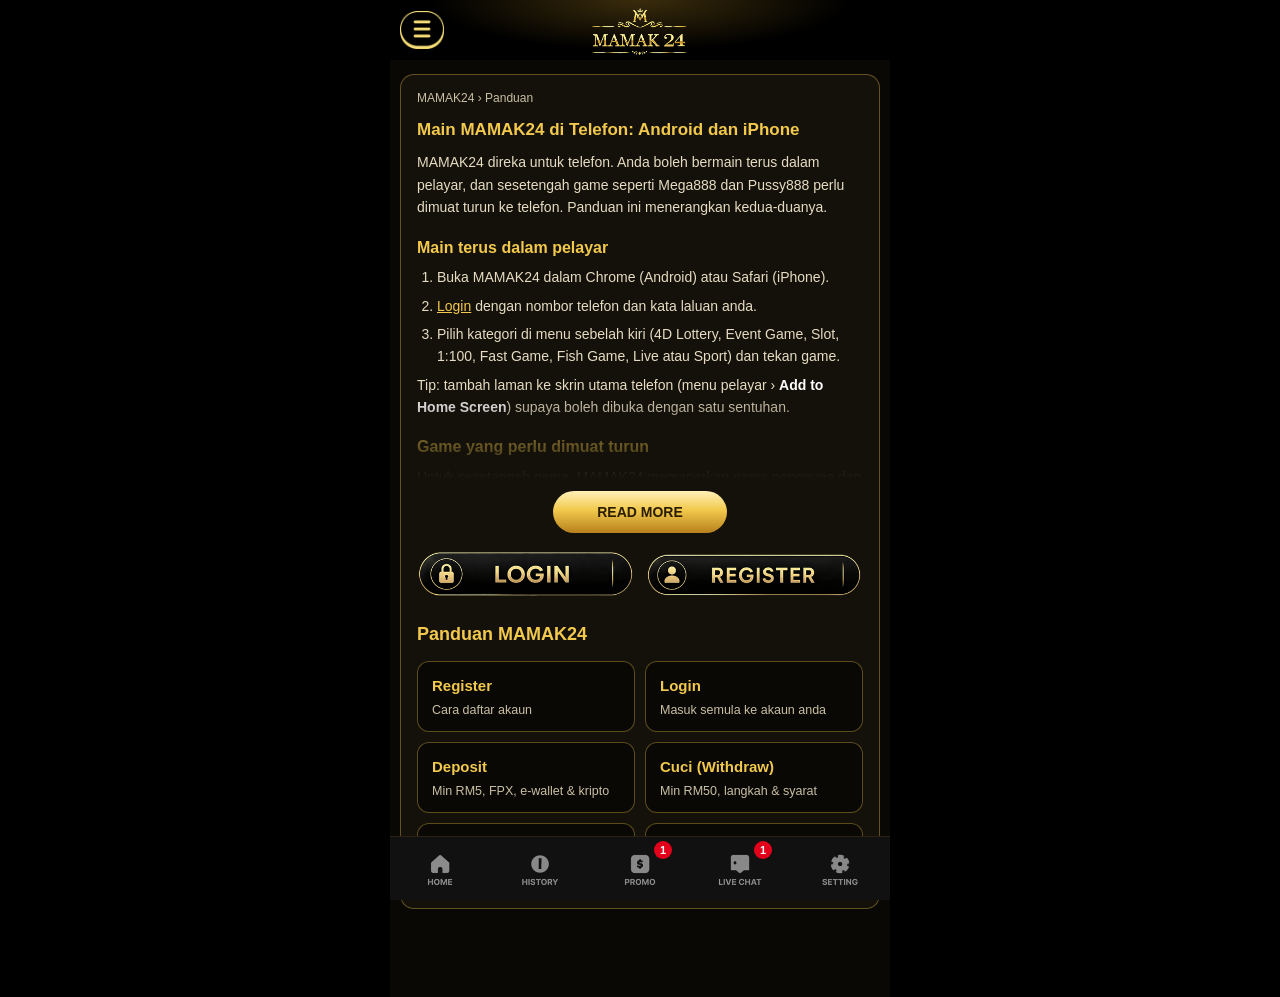
==== app-download.html @ 535b14d4 "MAMAK24 landing page with guides Co-Authored-By: Claude Opus 5.5 <noreply@anthropic.com>" ====
<!DOCTYPE html>
<html lang="ms">
<head>
  <meta charset="UTF-8">
  <meta name="viewport" content="width=device-width, initial-scale=1, viewport-fit=cover">
  <title>Main MAMAK24 di Telefon – Android &amp; iPhone, Mega888 &amp; Pussy888</title>
  <meta name="description" content="Cara main MAMAK24 di telefon Android dan iPhone, termasuk game yang perlu dimuat turun seperti Mega888 dan Pussy888.">
  <meta name="robots" content="index, follow">
  <meta property="og:type" content="article">
  <meta property="og:site_name" content="MAMAK24">
  <meta property="og:title" content="Main MAMAK24 di Telefon – Android &amp; iPhone, Mega888 &amp; Pussy888">
  <meta property="og:description" content="Cara main MAMAK24 di telefon Android dan iPhone, termasuk game yang perlu dimuat turun seperti Mega888 dan Pussy888.">
  <link rel="icon" href="assets/ui/icon.png">
  <meta name="theme-color" content="#0a0804">
  <link rel="stylesheet" href="styles.css">
</head>
<body>
  <main class="app">

    <header class="topbar">
      <a class="menu-btn" data-link="register" aria-label="Menu"><img src="assets/ui/menu.png" alt="" width="96" height="82"></a>
      <a class="logo" href="./"><img src="assets/ui/logo.png" alt="MAMAK24" width="200" height="94"></a>
      <span></span>
    </header>

    <article class="seo guide">
      <p class="crumbs"><a href="./">MAMAK24</a> &rsaquo; Panduan</p>
      <h1>Main MAMAK24 di Telefon: Android dan iPhone</h1>
      <p>MAMAK24 direka untuk telefon. Anda boleh bermain terus dalam pelayar, dan sesetengah game seperti Mega888 dan Pussy888 perlu dimuat turun ke telefon. Panduan ini menerangkan kedua-duanya.</p>
      <div class="collapsible">

      <h2>Main terus dalam pelayar</h2>
      <ol>
        <li>Buka MAMAK24 dalam Chrome (Android) atau Safari (iPhone).</li>
        <li><a data-link="login">Login</a> dengan nombor telefon dan kata laluan anda.</li>
        <li>Pilih kategori di menu sebelah kiri (4D Lottery, Event Game, Slot, 1:100, Fast Game, Fish Game, Live atau Sport) dan tekan game.</li>
      </ol>
      <p>Tip: tambah laman ke skrin utama telefon (menu pelayar &rsaquo; <b>Add to Home Screen</b>) supaya boleh dibuka dengan satu sentuhan.</p>

      <h2>Game yang perlu dimuat turun</h2>
      <p>Untuk sesetengah game, MAMAK24 memaparkan nama pengguna dan kata laluan game serta pautan muat turun apabila anda menekan game tersebut.</p>
      <ol>
        <li>Tekan game, contohnya Mega888 atau Pussy888.</li>
        <li>Simpan <b>nama pengguna</b> dan <b>kata laluan game</b> yang dipaparkan.</li>
        <li>Tekan <b>Download</b> dan pasang app game itu.</li>
        <li>Buka app dan login dengan nama pengguna dan kata laluan game tadi.</li>
      </ol>

      <h2>Masalah muat turun</h2>
      <ul>
        <li><b>Android memberi amaran.</b> Amaran ini muncul untuk semua APK dari luar Play Store. Benarkan pelayar anda memasang app jika anda mahu meneruskan.</li>
        <li><b>iPhone memaparkan "Untrusted Developer".</b> Pergi ke Settings &rsaquo; General &rsaquo; VPN &amp; Device Management, tekan nama pembangun dan pilih Trust.</li>
        <li><b>"App not installed".</b> Padam versi lama app dahulu, kemudian pasang semula.</li>
        <li><b>Masalah lain.</b> Hubungi <a data-link="liveChat">Live Chat</a>.</li>
      </ul>

      <h2>Muat turun dengan selamat</h2>
      <p>Muat turun app game hanya dari pautan dalam akaun MAMAK24 anda. Fail yang dikongsi dalam kumpulan chat mungkin telah diubah suai. App game tidak pernah memerlukan kata laluan bank atau PIN e-wallet anda.</p>
      </div>

      <div class="auth guide-auth">
        <a data-link="login"><img src="assets/ui/login.png" alt="Login" width="400" height="87"></a>
        <a data-link="register"><img src="assets/ui/register.png" alt="Register" width="400" height="77"></a>
      </div>

      <section class="guide-grid-wrap" aria-label="Panduan MAMAK24">
        <h2 class="guide-grid-title">Panduan MAMAK24</h2>
        <div class="guide-grid">
        <a href="register"><b>Register</b><span>Cara daftar akaun</span></a>
        <a href="register#login"><b>Login</b><span>Masuk semula ke akaun anda</span></a>
        <a href="deposit"><b>Deposit</b><span>Min RM5, FPX, e-wallet &amp; kripto</span></a>
        <a href="cuci"><b>Cuci (Withdraw)</b><span>Min RM50, langkah &amp; syarat</span></a>
        <a href="app-download"><b>App Download</b><span>Main di Android &amp; iOS</span></a>
        <a href="faq"><b>Soalan Lazim</b><span>Free kredit, turnover &amp; cuci</span></a>
        </div>
      </section>
    </article>
  </main>

  <nav class="bottom-nav">
    <a href="./"><img src="assets/nav/home.png" alt="Home" width="120" height="85"></a>
    <a data-link="history"><img src="assets/nav/history.png" alt="History" width="120" height="85"></a>
    <a data-link="promo" class="badged"><img src="assets/nav/promo.png" alt="Promo" width="120" height="85"><b class="badge">1</b></a>
    <a data-link="liveChat" class="badged"><img src="assets/nav/chat.png" alt="Live Chat" width="120" height="85"><b class="badge">1</b></a>
    <a data-link="settings"><img src="assets/nav/setting.png" alt="Setting" width="120" height="85"></a>
  </nav>

  <script src="config.js"></script>
  <script src="guide.js"></script>
  <script src="collapse.js"></script>
</body>
</html>
---- styles.css ----
:root {
  --bg: #0a0804;
  --card: #14110a;
  --gold: #f2c94c;
  --gold-2: #c9962a;
  --gold-grad: linear-gradient(180deg, #fff1b8, #f2c94c 45%, #b7801d);
  --text: #fff;
  --muted: #c9bfa4;
  --line: rgba(242, 201, 76, .35);
  --app-width: 500px;
  --nav-height: 64px;
}

* { box-sizing: border-box; margin: 0; padding: 0; }
html { scroll-behavior: smooth; }
body { font-family: "Segoe UI", Arial, Helvetica, sans-serif; background: #000; color: var(--text); -webkit-tap-highlight-color: transparent; }
a { color: inherit; text-decoration: none; }
button { font: inherit; color: inherit; cursor: pointer; border: 0; background: none; }
img { display: block; max-width: 100%; height: auto; }
.sr-only { position: absolute; width: 1px; height: 1px; overflow: hidden; clip: rect(0 0 0 0); white-space: nowrap; }
.muted { color: var(--muted); }

.app {
  display: block;
  max-width: var(--app-width);
  margin: 0 auto;
  min-height: 100vh;
  background: var(--bg);
  padding-bottom: calc(var(--nav-height) + 24px + env(safe-area-inset-bottom));
  overflow-x: hidden;
}

/* ---------- Top bar ---------- */
.topbar { position: sticky; top: 0; z-index: 30; display: grid; grid-template-columns: 52px 1fr 52px; align-items: center; padding: 4px 10px; min-height: 60px; background: radial-gradient(60% 120% at 50% 0%, #3a2c0c, #000 70%); }
.menu-btn img { width: 44px; height: auto; }
.logo { justify-self: center; }
.logo img { height: 50px; width: auto; }

/* ---------- Marquee ---------- */
.marquee { overflow: hidden; background: #000; color: var(--gold); border-bottom: 1px solid #1d1708; }
.mq { overflow: hidden; white-space: nowrap; }
.mq span { display: inline-block; padding: 5px 0 5px 30%; font-size: 13.5px; font-weight: 700; animation: marquee 45s linear infinite; }
@keyframes marquee { to { transform: translateX(-100%); } }

/* ---------- Carousel ---------- */
.carousel { position: relative; }
.carousel-track { display: flex; overflow-x: auto; scroll-snap-type: x mandatory; scrollbar-width: none; }
.carousel-track::-webkit-scrollbar { display: none; }
.slide { flex: 0 0 100%; min-width: 0; scroll-snap-align: start; aspect-ratio: 5 / 2; overflow: hidden; }
.slide img { width: 100%; height: 100%; max-width: none; object-fit: cover; }
.carousel-dots { position: absolute; bottom: 0; left: 0; right: 0; display: flex; justify-content: center; flex-wrap: wrap; }
.carousel-dots button { width: 18px; height: 22px; padding: 7.5px 5.5px; border-radius: 50%; background-color: rgba(255, 255, 255, .5); background-clip: content-box; }
.carousel-dots button.active { background-color: var(--gold); }

/* ---------- Login / Register ---------- */
.auth { display: grid; grid-template-columns: repeat(2, minmax(0, 1fr)); gap: 10px; align-items: center; margin: 14px 10px 0; }
.auth img { width: 100%; }

/* ---------- Quick links ---------- */
.quick { display: flex; gap: 8px; overflow-x: auto; padding: 14px 10px 2px; scrollbar-width: none; scroll-snap-type: x proximity; }
.quick::-webkit-scrollbar { display: none; }
.quick a { flex: 0 0 31%; min-width: 0; scroll-snap-align: start; }
.quick img { width: 100%; border-radius: 8px; }

/* ---------- Hot matches ---------- */
.match { display: block; margin: 0 10px; padding: 12px; border-radius: 12px; border: 1.5px solid var(--gold-2); background: linear-gradient(180deg, #1a150a, #0a0804); text-align: center; }
.match-tag { display: inline-block; padding: 3px 10px; border-radius: 10px; background: var(--gold-grad); color: #2a1d00; font-size: 11px; font-weight: 800; }
.match-body { display: grid; grid-template-columns: 1fr auto 1fr; align-items: center; margin: 10px 0 8px; }
.match-side { display: flex; flex-direction: column; align-items: center; gap: 4px; font-size: 13px; font-weight: 800; }
.crest { width: 40px; height: 40px; display: grid; place-items: center; border-radius: 50%; background: #2a2210; font-size: 20px; }
.match-vs { font-size: 20px; font-weight: 900; color: var(--gold); }
.match-odds { display: grid; grid-template-columns: repeat(3, 1fr); gap: 6px; }
.match-odds b { padding: 7px 0; border-radius: 6px; background: #2b2b2b; font-size: 13px; }
.match-text { display: block; margin-top: 8px; font-size: 12.5px; color: var(--muted); }

/* ---------- Referral ---------- */
.referral { display: flex; margin: 14px 10px 0; border: 1.5px solid var(--gold-2); border-radius: 10px; overflow: hidden; background: #14110a; }
.ref-title { flex: 0 0 32%; display: flex; flex-direction: column; justify-content: center; padding: 10px; }
.ref-title b { font-size: 18px; color: var(--gold); letter-spacing: .5px; }
.ref-title small { font-size: 9.5px; font-weight: 700; color: var(--muted); }
.ref-actions { flex: 1; min-width: 0; display: grid; grid-template-columns: repeat(4, minmax(0, 1fr)); }
.ref-actions > * { display: flex; flex-direction: column; align-items: center; justify-content: center; gap: 4px; padding: 10px 2px; font-size: 10px; font-weight: 700; color: var(--muted); border-left: 1px solid #2a2210; white-space: nowrap; }
.ref-actions img { width: 26px; height: 26px; }

/* ---------- Games ---------- */
.block { margin-top: 16px; }
.head { padding: 0 10px 8px; font-size: 15px; font-weight: 800; }
.hscroll { display: flex; gap: 10px; overflow-x: auto; padding: 0 10px 4px; scroll-snap-type: x proximity; scrollbar-width: none; }
.hscroll::-webkit-scrollbar { display: none; }
.hot { flex: 0 0 31%; min-width: 0; scroll-snap-align: start; }
.hot img { width: 100%; aspect-ratio: 300 / 335; object-fit: cover; border-radius: 10px; }
.g-name { display: block; margin-top: 4px; font-size: 12px; font-weight: 700; text-transform: uppercase; white-space: nowrap; overflow: hidden; text-overflow: ellipsis; }
.g-meta { display: flex; align-items: center; justify-content: space-between; gap: 4px; margin-top: 2px; }
.g-prov { font-size: 10px; color: var(--muted); text-transform: uppercase; }
.rtp { flex-shrink: 0; padding: 2px 8px; border-radius: 10px; background: var(--gold-grad); color: #2a1d00; font-size: 11px; font-weight: 800; }
.rtp.play { display: block; margin: 6px auto 0; width: 80%; text-align: center; padding: 5px; font-size: 13px; }
.new-grid { display: grid; grid-template-columns: repeat(3, minmax(0, 1fr)); gap: 8px; padding: 0 10px; }
.new-card { display: block; padding: 6px; border-radius: 10px; background: #fff; color: #1a1a1a; border: 2px solid var(--gold); }
.new-card img { width: 100%; aspect-ratio: 1; object-fit: cover; border-radius: 8px; }
.new-card b { display: block; margin-top: 6px; font-size: 12.5px; font-weight: 600; white-space: nowrap; overflow: hidden; text-overflow: ellipsis; }
.new-card > span:not(.rtp) { display: block; font-size: 11px; font-weight: 800; text-transform: uppercase; }
.rtp.wide { display: block; margin-top: 6px; text-align: center; }

/* Category menu on the left, provider grid on the right. */
.games { display: grid; grid-template-columns: 20% minmax(0, 1fr); gap: 8px; align-items: start; padding: 0 10px; }
.cat-col { position: sticky; top: 70px; display: grid; gap: 6px; }
.cat { display: block; }
.cat img { width: 100%; }
.cat .a, .cat.on .n { display: none; }
.cat.on .a { display: block; }
.cat:focus-visible { outline: 2px solid var(--gold); outline-offset: 2px; border-radius: 10px; }
.prov-grid { display: grid; grid-template-columns: repeat(3, minmax(0, 1fr)); gap: 6px; }
.prov { display: block; }
.prov[hidden] { display: none; }
.prov img { width: 100%; aspect-ratio: 180 / 228; object-fit: cover; border-radius: 8px; }
.hot, .new-card, .prov, .quick a, .auth a { transition: transform .1s; }
.hot:active, .new-card:active, .prov:active, .quick a:active, .auth a:active { transform: scale(.97); }

/* ---------- Keyword text ---------- */
.seo { margin: 20px 10px 0; padding: 14px 16px; border-radius: 14px; border: 1px solid var(--line); background: var(--card); font-size: 14px; line-height: 1.6; color: #e6dcc3; }
.seo h1 { font-size: 17px; color: var(--gold); margin-bottom: 8px; }
.seo h2 { font-size: 16px; color: var(--gold); margin: 16px 0 6px; }
.seo h3 { font-size: 14px; color: #fff; margin: 12px 0 4px; }
.seo a { color: var(--gold); text-decoration: underline; }
.seo ol, .seo ul { padding-left: 20px; }
.seo li { margin-bottom: 6px; }
.seo b { color: #fff; }
.guide { margin-top: 14px; }
.guide .crumbs { font-size: 12px; color: var(--muted); margin-bottom: 8px; }
.guide .crumbs a { color: var(--muted); text-decoration: none; }
.guide-auth { margin: 18px 0 4px; }
.faq-list { display: grid; gap: 10px; margin: 14px 0; }
.faq-list details { border: 1px solid var(--line); border-radius: 12px; background: #0a0804; }
.faq-list summary { padding: 14px 16px; font-weight: 700; color: #fff; cursor: pointer; list-style: none; }
.faq-list summary::-webkit-details-marker { display: none; }
.faq-list summary::after { content: "+"; float: right; color: var(--gold); }
.faq-list details[open] summary::after { content: "−"; }
.faq-list details p { padding: 0 16px 14px; }
.table-wrap { overflow-x: auto; margin: 10px 0; }
.seo table { width: 100%; border-collapse: collapse; font-size: 13px; }
.seo th { background: var(--gold-grad); color: #2a1d00; text-align: left; padding: 8px; }
.seo td { padding: 8px; border: 1px solid var(--line); vertical-align: top; }

/* Long sections fold to a preview; collapse.js adds the toggle button. */
.collapsible { position: relative; max-height: 260px; overflow: hidden; }
.collapsible:not(.open)::after { content: ""; position: absolute; left: 0; right: 0; bottom: 0; height: 90px; background: linear-gradient(rgba(20, 17, 10, 0), var(--card)); pointer-events: none; }
.collapsible.open { max-height: none; }
.toggle-btn { display: block; margin: 12px auto 0; padding: 10px 44px; border-radius: 22px; background: var(--gold-grad); color: #2a1d00; font-size: 14px; font-weight: 800; }

/* ---------- Guide card grid ---------- */
.guide-grid-wrap { margin-top: 22px; }
.home-grid { margin: 20px 10px 0; }
.guide-grid-title, .seo .guide-grid-title { margin: 0 0 12px; font-size: 18px; font-weight: 800; color: var(--gold); }
.guide-grid { display: grid; grid-template-columns: repeat(2, minmax(0, 1fr)); gap: 10px; }
.guide-grid a, .seo .guide-grid a { display: block; padding: 12px 14px; border: 1px solid var(--line); border-radius: 12px; background: var(--card); text-decoration: none; transition: border-color .15s; }
.seo .guide-grid a { background: #0a0804; }
.guide-grid a:hover { border-color: var(--gold); }
.guide-grid b { display: block; font-size: 15px; color: var(--gold); }
.guide-grid span { display: block; margin-top: 4px; font-size: 12.5px; line-height: 1.35; color: var(--muted); }

/* ---------- Footer ---------- */
.footer { padding: 20px 10px 10px; }
.card { padding: 16px; border-radius: 14px; border: 1px solid var(--line); background: var(--card); }
.foot-logo { height: 46px; width: auto; margin-bottom: 8px; }
.footer h3 { margin: 14px 0 6px; font-size: 14px; font-weight: 800; color: var(--gold); }
.footer p { font-size: 12.5px; }
.icons { display: flex; flex-wrap: wrap; align-items: center; gap: 10px; margin-top: 8px; }
.icons img { height: 26px; width: auto; }
.copyright { margin-top: 20px; padding-top: 14px; border-top: 1px solid #2a2210; text-align: center; font-size: 13px; color: var(--gold); }

/* ---------- Floats ---------- */
.side-tab { position: fixed; right: max(0px, calc(50% - var(--app-width) / 2)); top: 45%; z-index: 20; width: 24px; }
.float { position: fixed; z-index: 25; }
.float[hidden] { display: none; }
.change-luck { right: max(0px, calc(50% - var(--app-width) / 2)); top: 150px; width: min(96px, 21vw); }
.float .close { position: absolute; top: 0; right: 2px; width: 22px; height: 22px; border-radius: 50%; background: rgba(0, 0, 0, .6); color: #fff; font-size: 14px; line-height: 1; }
.deposit-float { position: fixed; z-index: 24; right: calc(max(0px, calc(50% - var(--app-width) / 2)) + 8px); bottom: calc(var(--nav-height) + 14px + env(safe-area-inset-bottom)); width: min(58px, 14vw); }

/* ---------- Bottom nav ---------- */
.bottom-nav {
  position: fixed;
  left: 50%;
  bottom: 0;
  transform: translateX(-50%);
  z-index: 40;
  width: 100%;
  max-width: var(--app-width);
  height: calc(var(--nav-height) + env(safe-area-inset-bottom));
  padding-bottom: env(safe-area-inset-bottom);
  display: grid;
  grid-template-columns: repeat(5, 1fr);
  background: #111;
  border-top: 1px solid #2a2210;
}
.bottom-nav a { position: relative; display: grid; place-items: center; }
.bottom-nav a.on { background: radial-gradient(80% 90% at 50% 100%, rgba(242, 201, 76, .25), transparent 70%); border-top: 2px solid var(--gold); }
.bottom-nav img { width: 64px; height: auto; }
.badge { position: absolute; top: 4px; right: 18%; min-width: 18px; height: 18px; border-radius: 50%; background: #e3001b; color: #fff; font-size: 11px; display: grid; place-items: center; }

/* ---------- Toast ---------- */
.toast { position: fixed; left: 50%; bottom: calc(var(--nav-height) + 24px); transform: translateX(-50%); z-index: 50; background: rgba(0, 0, 0, .85); color: #fff; padding: 10px 18px; border-radius: 20px; font-size: 14px; opacity: 0; pointer-events: none; transition: opacity .2s; }
.toast.show { opacity: 1; }

@media (prefers-reduced-motion: reduce) {
  .mq span { animation: none; padding-left: 12px; }
}
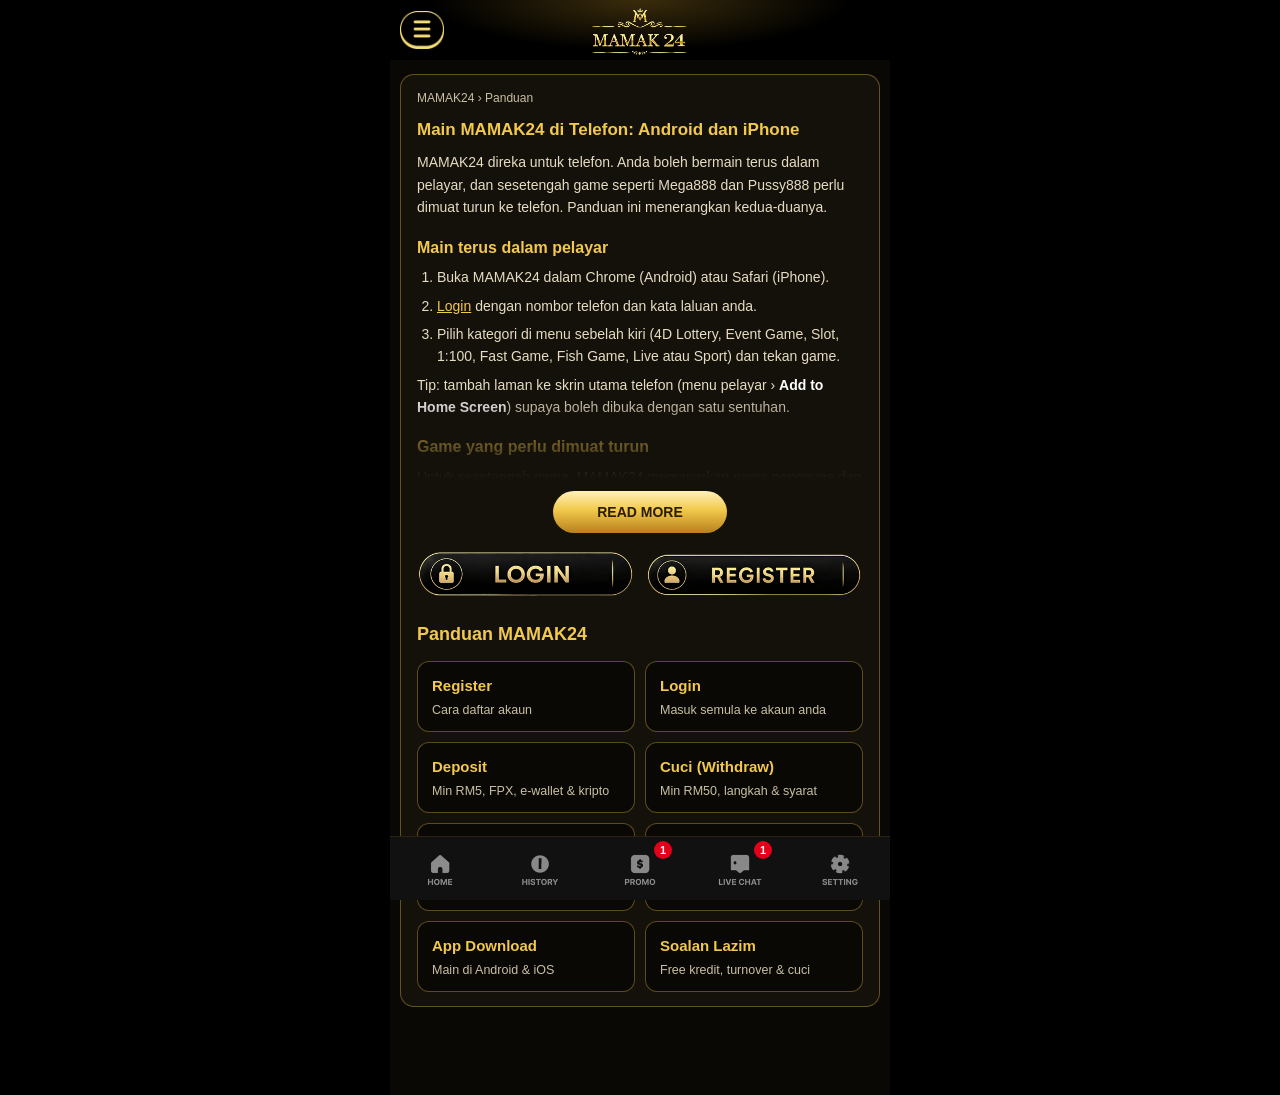
==== commit 4220ad61: "Add MAMAK24 promotions guide and link it from every page Co-Authored-By: Claude Opus 5.5 <noreply@an" ====
--- a/app-download.html
+++ b/app-download.html
@@ -70,6 +70,8 @@
         <a href="register#login"><b>Login</b><span>Masuk semula ke akaun anda</span></a>
         <a href="deposit"><b>Deposit</b><span>Min RM5, FPX, e-wallet &amp; kripto</span></a>
         <a href="cuci"><b>Cuci (Withdraw)</b><span>Min RM50, langkah &amp; syarat</span></a>
+        <a href="promotions"><b>Promosi</b><span>Semua bonus &amp; free kredit</span></a>
+        <a href="promotions#welcome"><b>Welcome Bonus 180%</b><span>50% + 60% + 70% untuk 3 deposit</span></a>
         <a href="app-download"><b>App Download</b><span>Main di Android &amp; iOS</span></a>
         <a href="faq"><b>Soalan Lazim</b><span>Free kredit, turnover &amp; cuci</span></a>
         </div>
@@ -80,7 +82,7 @@
   <nav class="bottom-nav">
     <a href="./"><img src="assets/nav/home.png" alt="Home" width="120" height="85"></a>
     <a data-link="history"><img src="assets/nav/history.png" alt="History" width="120" height="85"></a>
-    <a data-link="promo" class="badged"><img src="assets/nav/promo.png" alt="Promo" width="120" height="85"><b class="badge">1</b></a>
+    <a href="promotions" class="badged"><img src="assets/nav/promo.png" alt="Promo" width="120" height="85"><b class="badge">1</b></a>
     <a data-link="liveChat" class="badged"><img src="assets/nav/chat.png" alt="Live Chat" width="120" height="85"><b class="badge">1</b></a>
     <a data-link="settings"><img src="assets/nav/setting.png" alt="Setting" width="120" height="85"></a>
   </nav>
